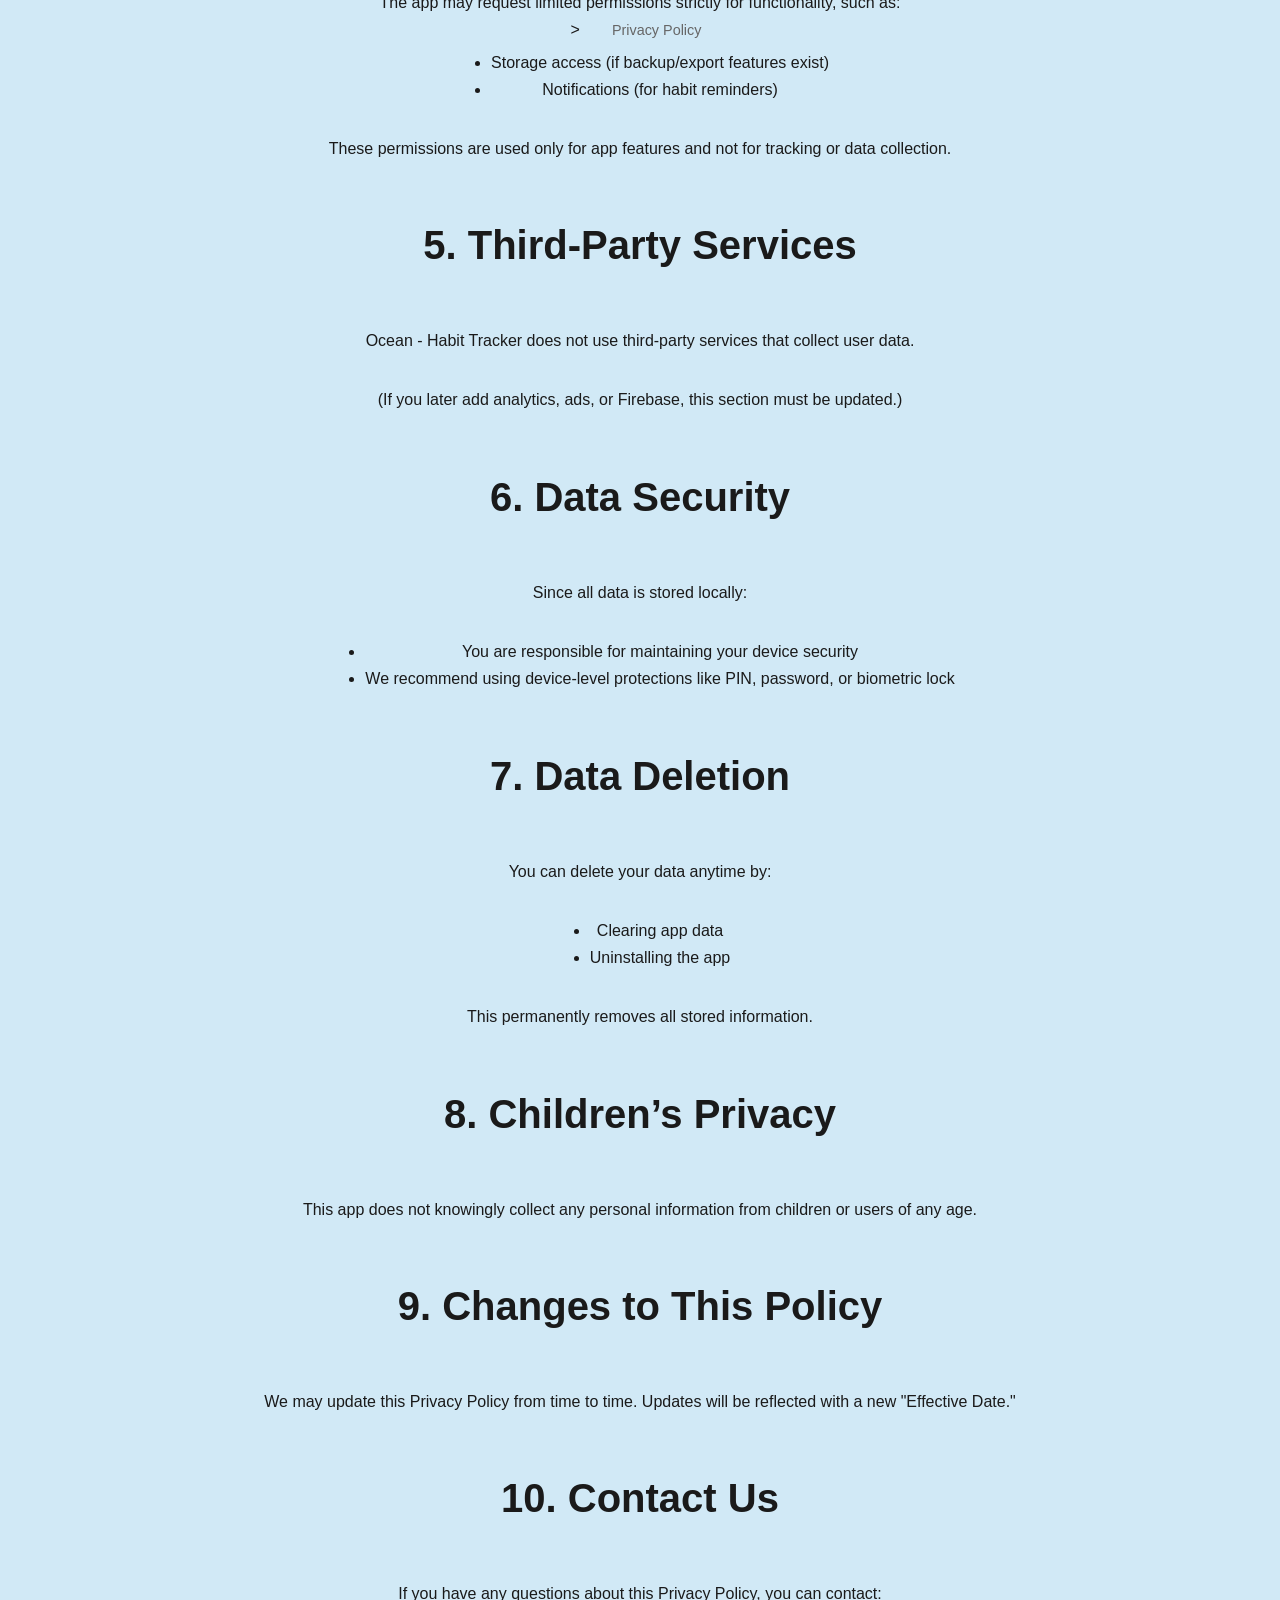
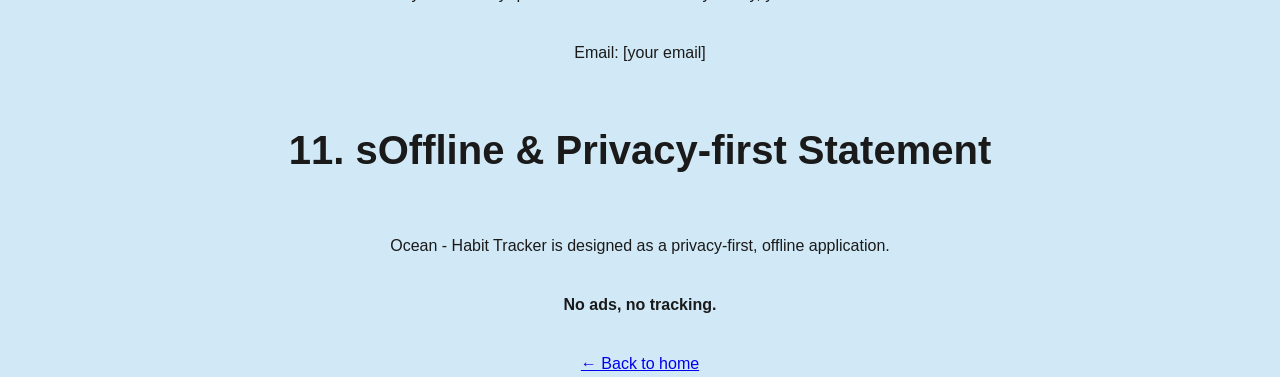
==== privacy.html @ 8ca26a83 "Privacy Page Added" ====
<!DOCTYPE html>
<html lang="en">
    <head>
        <meta charset="UTF-8">
        <meta name="viewport" content="width=device-width, initial-scale=1.0">
        <title>Privacy Policy | Ocean - Habit Tracker</title>
        <link rel="stylesheet" href="style.css">
    </head>
    <body>
        <nav id="quick-nav">
            <ul>>
                <li><a href="privacy.html">Privacy Policy</a></li>
            </ul>
        </nav>

        <main class="content-section">
            <h1>Privacy Policy</h1>
            <p><strong>Effective Date:</strong> March 18, 2026</p>
            <p><strong>App Name:</strong> Ocean - Habit Tracker</p>

            <h2>1. Introduction</h2>
            <p>Welcome to Ocean - Habit Tracker. Your privacy is important. This Privacy Policy explains how your information is handled when you use the app.</p>

            <h2>2. Data Collection</h2>
            <p>Ocean - Habit Tracker does not collect, store, or share any personal data from users.</p>
            <p>All data you enter (such as habits, tasks, notes, or progress) is stored locally on your device only.</p>

            <h2>3. Local Data Storage</h2>
            <ul>
                <li>Your data remains entirely on your device.</li>
                <li>We do not have access to your data.</li>
                <li>No data is transmitted to external servers.</li>
            </ul>

            <h2>4. Permissions</h2>
            <p>The app may request limited permissions strictly for functionality, such as:</p>
            <ul>
                <li>Storage access (if backup/export features exist)</li>
                <li>Notifications (for habit reminders)</li>
            </ul>
            <p>These permissions are used only for app features and not for tracking or data collection.</p>

            <h2>5. Third-Party Services</h2>
            <p>Ocean - Habit Tracker does not use third-party services that collect user data.</p>
            <p>(If you later add analytics, ads, or Firebase, this section must be updated.)</p>

            <h2>6. Data Security</h2>
            <p>Since all data is stored locally:</p>
            <ul>
                <li>You are responsible for maintaining your device security</li>
                <li>We recommend using device-level protections like PIN, password, or biometric lock</li>
            </ul>

            <h2>7. Data Deletion</h2>
            <p>You can delete your data anytime by:</p>
            <ul>
                <li>Clearing app data</li>
                <li>Uninstalling the app</li>
            </ul>
            <p>This permanently removes all stored information.</p>

            <h2>8. Children’s Privacy</h2>
            <p>This app does not knowingly collect any personal information from children or users of any age.</p>

            <h2>9. Changes to This Policy</h2>
            <p>We may update this Privacy Policy from time to time. Updates will be reflected with a new "Effective Date."</p>

            <h2>10. Contact Us</h2>
            <p>If you have any questions about this Privacy Policy, you can contact:</p>
            <p>Email: [your email]</p>

            <h2>11.  sOffline & Privacy-first Statement</h2>
            <p>Ocean - Habit Tracker is designed as a privacy-first, offline application.</p>
            <p><strong>No ads, no tracking.</strong></p>

            <p><a href="index.html">← Back to home</a></p>
        </main>

        <script src="script.js"></script>
    </body>
</html>
---- style.css ----
:root {
    --bg-color: #D1E9F6;        /* Light Blue background */
    --text-primary: #1a1a1a;    /* Dark primary text */
    --text-secondary: #666666;  /* Lighter secondary text */
    --border-light: #eaeaea;    /* Light border for separation */
    --font-title: 'Lexend', sans-serif;
    --font-body: 'Inter', sans-serif; /* Clean sans-serif for body */
}

*,
*::before,
*::after {
    box-sizing: border-box;
}

html {
    scroll-behavior: smooth;
    scroll-snap-type: y mandatory; /* Re-enable scroll snapping */
}

body {
    background-color: var(--bg-color);
    color: var(--text-primary);
    font-family: var(--font-body);
    margin: 0;
    padding: 0;
    font-size: 16px;
    line-height: 1.7;
    /* Ensure body itself doesn't scroll, only main-content */
    overflow: hidden;
}

/* --- Falling Ash Animation --- */
#ash-container {
    position: fixed;
    top: 0;
    left: 0;
    width: 100%;
    height: 100%;
    pointer-events: none; /* Allow clicks to pass through */
    overflow: hidden; /* Hide particles that go outside */
    z-index: 999; /* Below nav, above content */
}

.ash-particle {
    position: absolute;
    top: -10px; /* Start above screen */
    width: 3px;
    height: 3px;
    background-color: var(--text-secondary); /* Use secondary text color */
    border-radius: 50%;
    opacity: 0.6;
    animation: fall linear infinite;
}

@keyframes fall {
    0% {
        transform: translateY(0) translateX(0);
        opacity: 0.6;
    }
    /* Add a slight horizontal drift */
    50% {
        transform: translateY(50vh) translateX(15px);
        opacity: 0.4;
    }
    100% {
        transform: translateY(105vh) translateX(-5px); /* End below screen */
        opacity: 0;
    }
}
/* --- End Ash Animation --- */

/* Quick Jump Navigation Styles */
#quick-nav {
    position: fixed;
    top: 0;
    left: 50%;
    transform: translateX(-50%);
    padding: 1rem 0;
    z-index: 1000; /* Above content, below preloader */
    /* Optional background/blur for visibility */
    /* background-color: rgba(255, 255, 255, 0.8); */
    /* backdrop-filter: blur(5px); */
    /* border-radius: 0 0 10px 10px; */
}

#quick-nav ul {
    list-style: none;
    margin: 0;
    padding: 0;
    display: flex;
    justify-content: center;
    gap: 1.5rem; /* Adjust spacing */
}

#quick-nav a {
    text-decoration: none;
    color: var(--text-secondary);
    font-size: 0.9rem;
    font-weight: 500;
    padding: 0.3rem 0.5rem;
    transition: color 0.2s ease;
}

#quick-nav a:hover {
    color: var(--text-primary);
}

/* Style for the active link (optional, requires JS) */
/* #quick-nav a.active {
    color: var(--accent-color); 
    font-weight: 700; 
}*/

/* Remove heading animation styles */
#main-heading {
    font-family: var(--font-title);
    color: var(--text-primary); /* Dark text */
    font-size: clamp(3rem, 10vw, 6rem); /* Responsive font size */
    margin: 0 0 0.5rem 0; /* Reduced bottom margin */
    text-align: center;
    font-weight: 700;
    letter-spacing: -0.03em;
}

#Dreamer {
    text-decoration: line-through;
}

/* Remove animation body class rules */

#main-content {
    opacity: 0;
    visibility: hidden;
    transition: opacity 0.5s ease-in 0.1s, visibility 0s linear 0.6s; /* Adjust fade-in */
    width: 100%;
    height: 100vh; /* Full viewport height */
    overflow-y: scroll; /* Enable scrolling on this container */
    scroll-snap-type: y mandatory; /* Apply snapping here */
}

/* Navigation Styles */
/* #main-nav { ... } */

/* Content Section General Styling */
.content-section {
    height: 100vh; /* Full viewport height */
    scroll-snap-align: start; /* Snap to start */
    display: flex;
    flex-direction: column;
    justify-content: center; /* Center vertically */
    align-items: center; /* Center horizontally */
    padding: 2rem; /* Padding inside */
    max-width: 900px; /* Limit content width within section */
    margin: 0 auto; /* Center content block horizontally */
    text-align: center; /* Center text within */
}

.content-section h2 {
    font-family: var(--font-title);
    font-size: 2.5rem; /* Larger section titles */
    margin-bottom: 2rem;
    color: var(--text-primary);
    padding-bottom: 0;
    font-weight: 700;
}

/* Hero Section Styling */
#hero {
    /* Inherits centering from .content-section */
    /* Remove min-height, display, flex, justify, align, margin-top, padding-top */
}

#hero .subtitle {
    font-size: 1.2rem;
    color: var(--text-secondary);
    max-width: 500px;
    margin-top: 0;
}

/* About Section Styling */
#about h2 {
   text-align: center;
   margin-bottom: 3rem;
}

.about-content {
    /* Keep grid for responsive layout if desired, or simplify */
    display: flex; /* Simpler flex layout */
    flex-direction: column;
    align-items: center;
    gap: 1.5rem;
    width: 100%; /* Take full width of section */
}

/* Remove @media query for grid */

.profile-image {
    width: 150px;
    height: 150px;
    border-radius: 50%;
    object-fit: cover;
    margin: 0 0 1rem 0; /* Adjust margin for flex */
}

.about-me {
    color: var(--text-primary);
    font-size: 1.1rem;
    line-height: 1.8;
    margin: 0;
    max-width: 650px; /* Limit text width */
}

.social-links {
    margin-top: 2.5rem;
}

/* Keep .social-links a, img styles */
.social-links a {
    margin: 0 0.8rem;
    display: inline-block;
}

.social-links img {
    height: 28px;
    width: 28px;
    opacity: 0.7;
    filter: grayscale(1);
    transition: opacity 0.3s ease, filter 0.3s ease;
}

.social-links img:hover {
    opacity: 1;
    filter: grayscale(0);
}

/* Footer Styles */
/* #main-footer { ... } */

/* --- Preloader Styles --- */
/* Option 1: Keep existing preloader */
/* Option 2: Simplify or theme preloader */
#preloader {
    position: fixed;
    inset: 0;
    background-color: var(--bg-color); /* Will now use the new light blue */
    display: flex;
    justify-content: center;
    align-items: center;
    z-index: 9999;
    transition: opacity 0.5s ease-out 0.1s, visibility 0s linear 0.6s; /* Fade out slightly later */
    opacity: 1;
    visibility: visible;
}

/* Simplified loader text style (Optional) */
.loader {
  width: fit-content;
  font-size: 24px;
  font-family: var(--font-title);
  font-weight: bold;
  color: var(--text-secondary);
  /* Remove complex background/animation */
}
.loader:before {
  content: "Loading...";
}
/* Remove @keyframes l15 */


/* State when loaded */
body.loaded #preloader {
    opacity: 0;
    visibility: hidden;
}

body.loaded #main-content {
    opacity: 1;
    visibility: visible;
}

/* Remove hero content visibility rules */
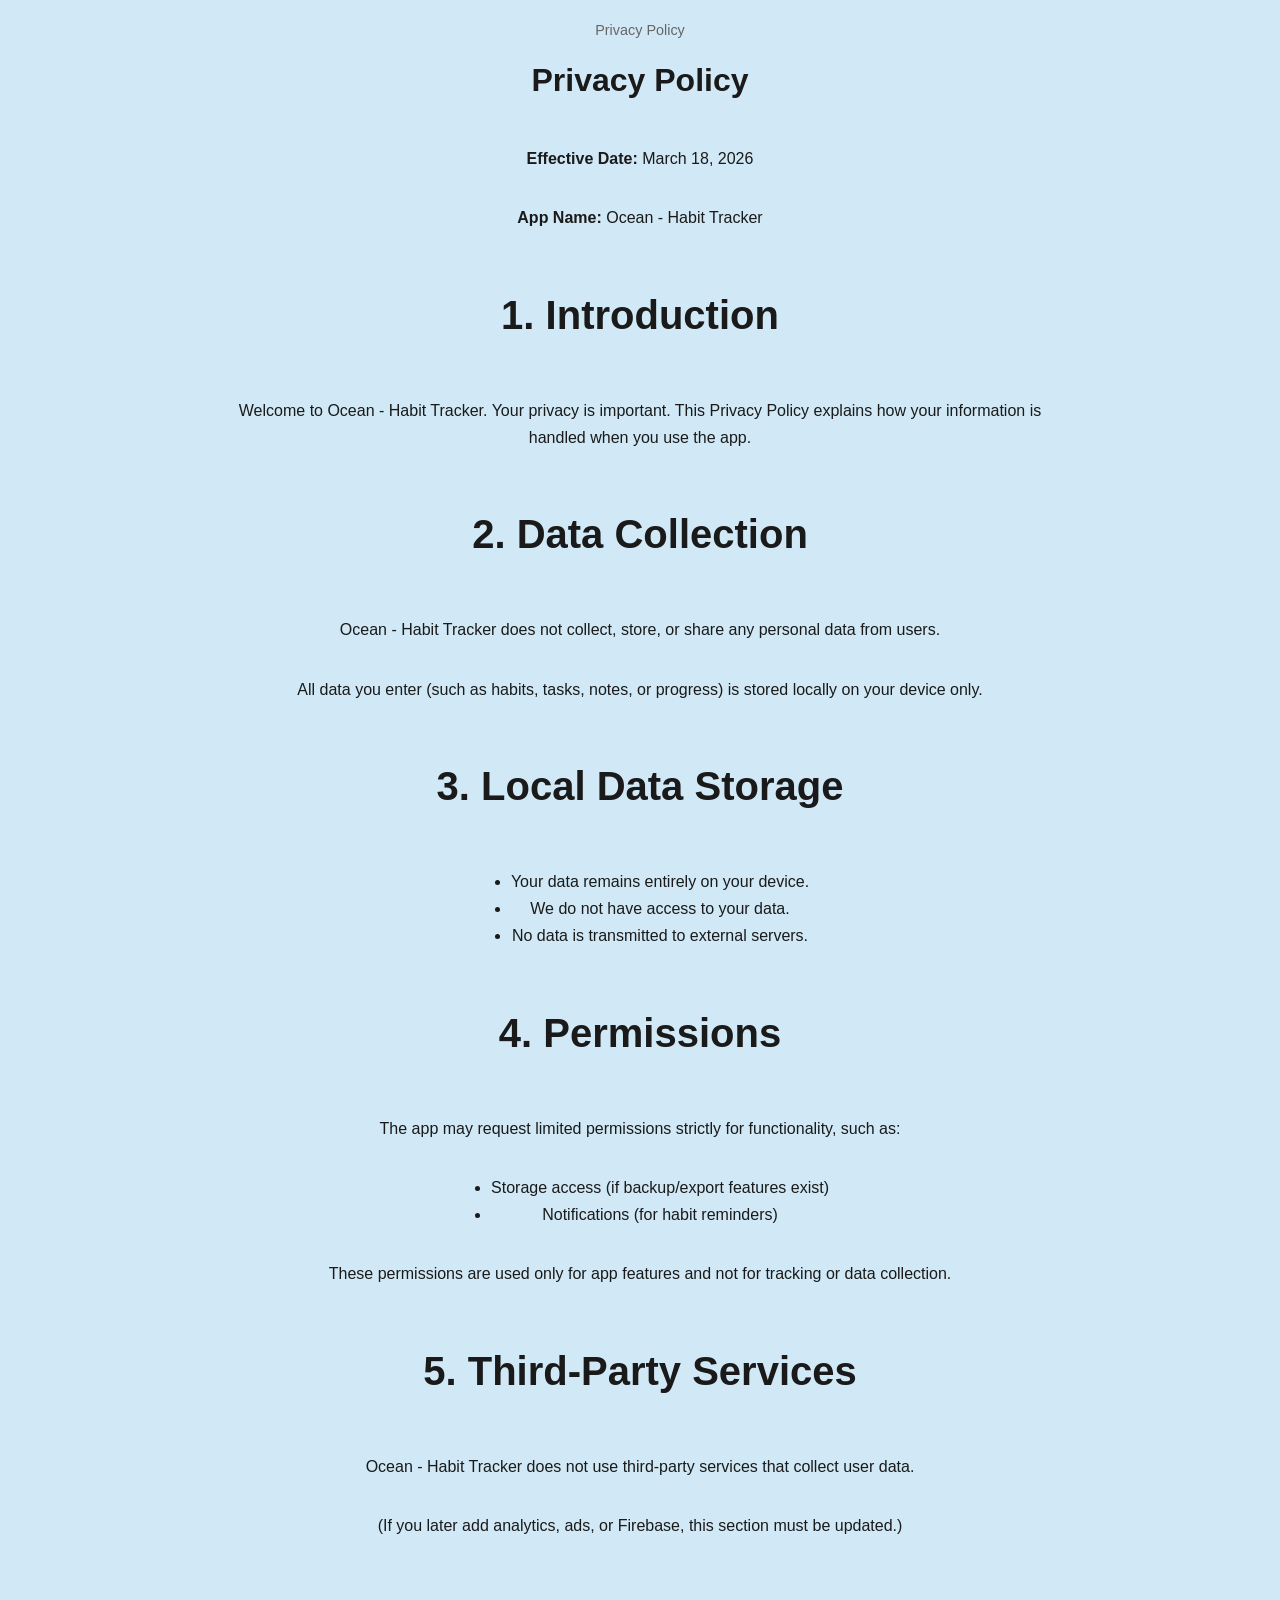
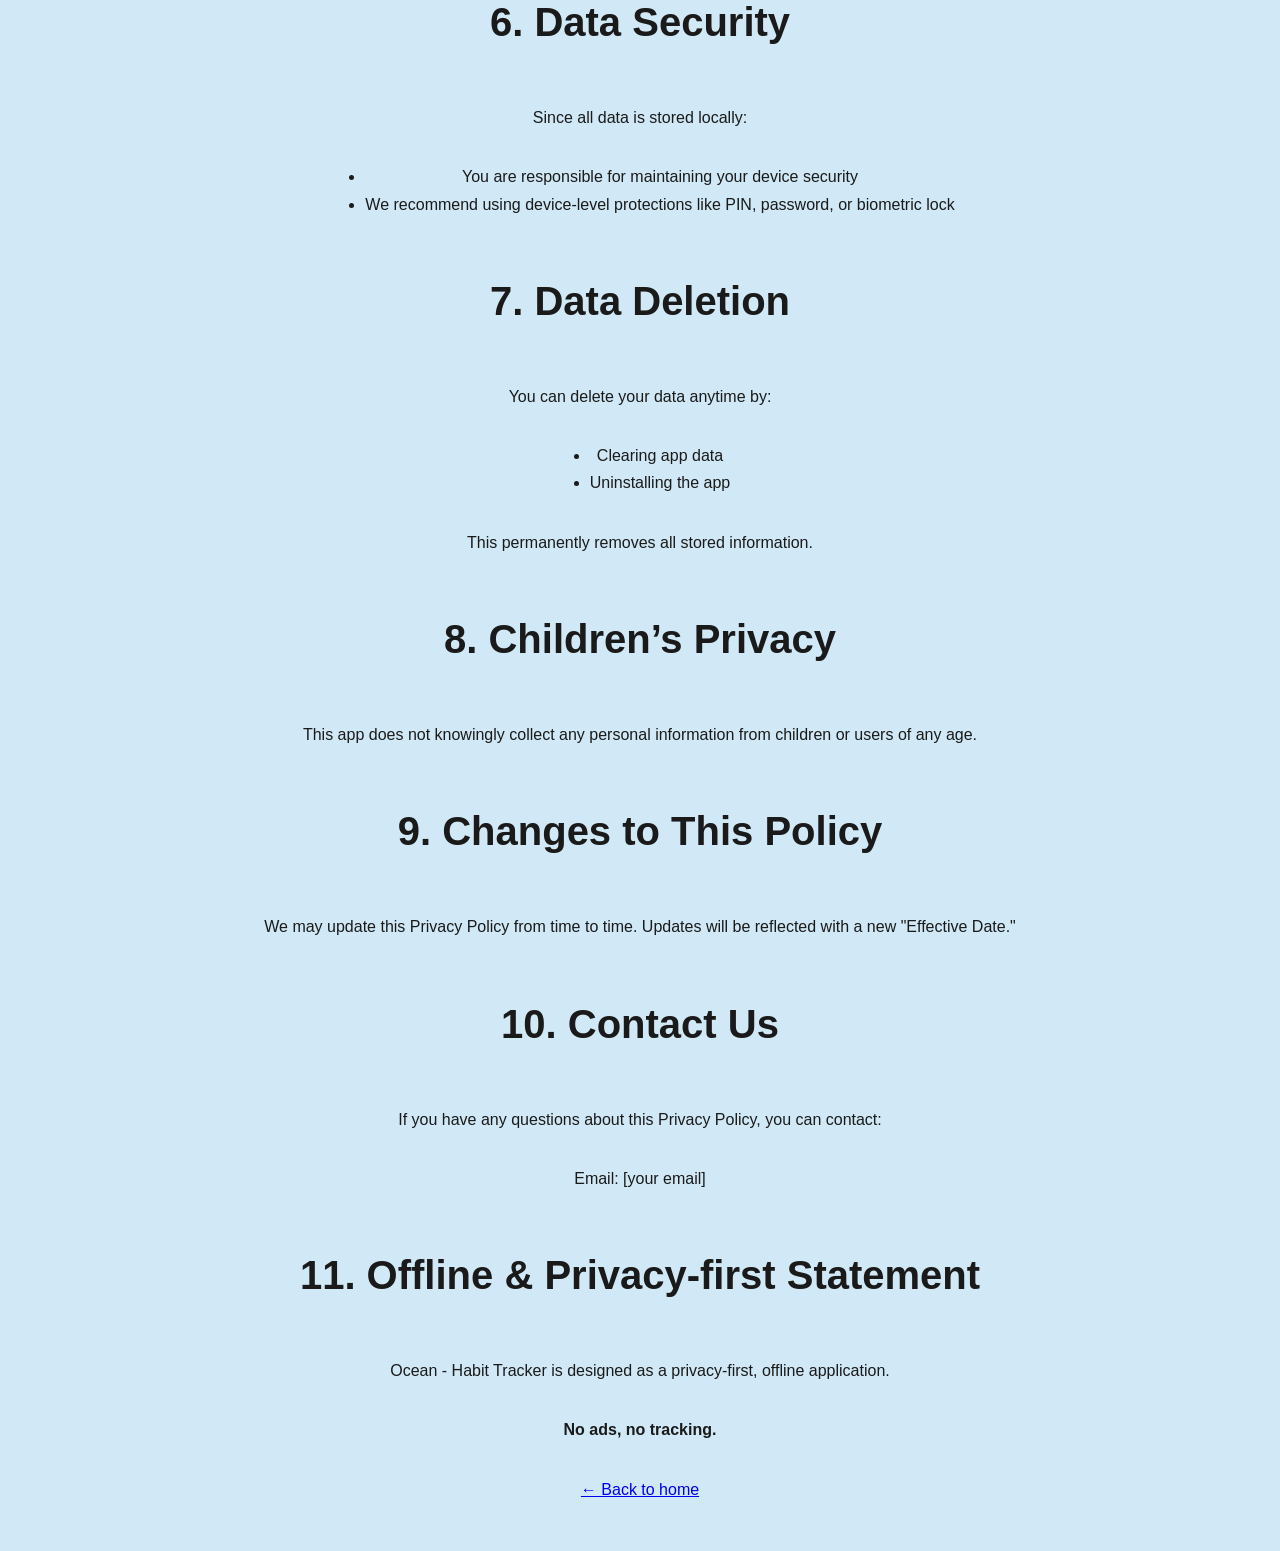
==== commit 9f3dad35: "Correction to files" ====
--- a/privacy.html
+++ b/privacy.html
@@ -6,17 +6,18 @@
         <title>Privacy Policy | Ocean - Habit Tracker</title>
         <link rel="stylesheet" href="style.css">
     </head>
-    <body>
+    <body class="privacy-page">
         <nav id="quick-nav">
-            <ul>>
+            <ul>
                 <li><a href="privacy.html">Privacy Policy</a></li>
             </ul>
         </nav>
 
-        <main class="content-section">
-            <h1>Privacy Policy</h1>
-            <p><strong>Effective Date:</strong> March 18, 2026</p>
-            <p><strong>App Name:</strong> Ocean - Habit Tracker</p>
+        <div id="main-content">
+            <main class="content-section">
+                <h1>Privacy Policy</h1>
+                <p><strong>Effective Date:</strong> March 18, 2026</p>
+                <p><strong>App Name:</strong> Ocean - Habit Tracker</p>
 
             <h2>1. Introduction</h2>
             <p>Welcome to Ocean - Habit Tracker. Your privacy is important. This Privacy Policy explains how your information is handled when you use the app.</p>
@@ -69,12 +70,13 @@
             <p>If you have any questions about this Privacy Policy, you can contact:</p>
             <p>Email: [your email]</p>
 
-            <h2>11.  sOffline & Privacy-first Statement</h2>
+            <h2>11. Offline & Privacy-first Statement</h2>
             <p>Ocean - Habit Tracker is designed as a privacy-first, offline application.</p>
             <p><strong>No ads, no tracking.</strong></p>
 
             <p><a href="index.html">← Back to home</a></p>
         </main>
+        </div>
 
         <script src="script.js"></script>
     </body>
--- a/style.css
+++ b/style.css
@@ -253,6 +253,24 @@
     visibility: visible;
 }
 
+/* --- Page-specific overrides --- */
+/* Allow normal scrolling on standalone pages like privacy.html */
+body.privacy-page {
+    overflow: auto;
+}
+
+body.privacy-page #main-content {
+    height: auto;
+    max-height: none;
+    overflow-y: auto;
+    scroll-snap-type: none;
+}
+
+body.privacy-page .content-section {
+    height: auto;
+    scroll-snap-align: none;
+}
+
 /* Simplified loader text style (Optional) */
 .loader {
   width: fit-content;
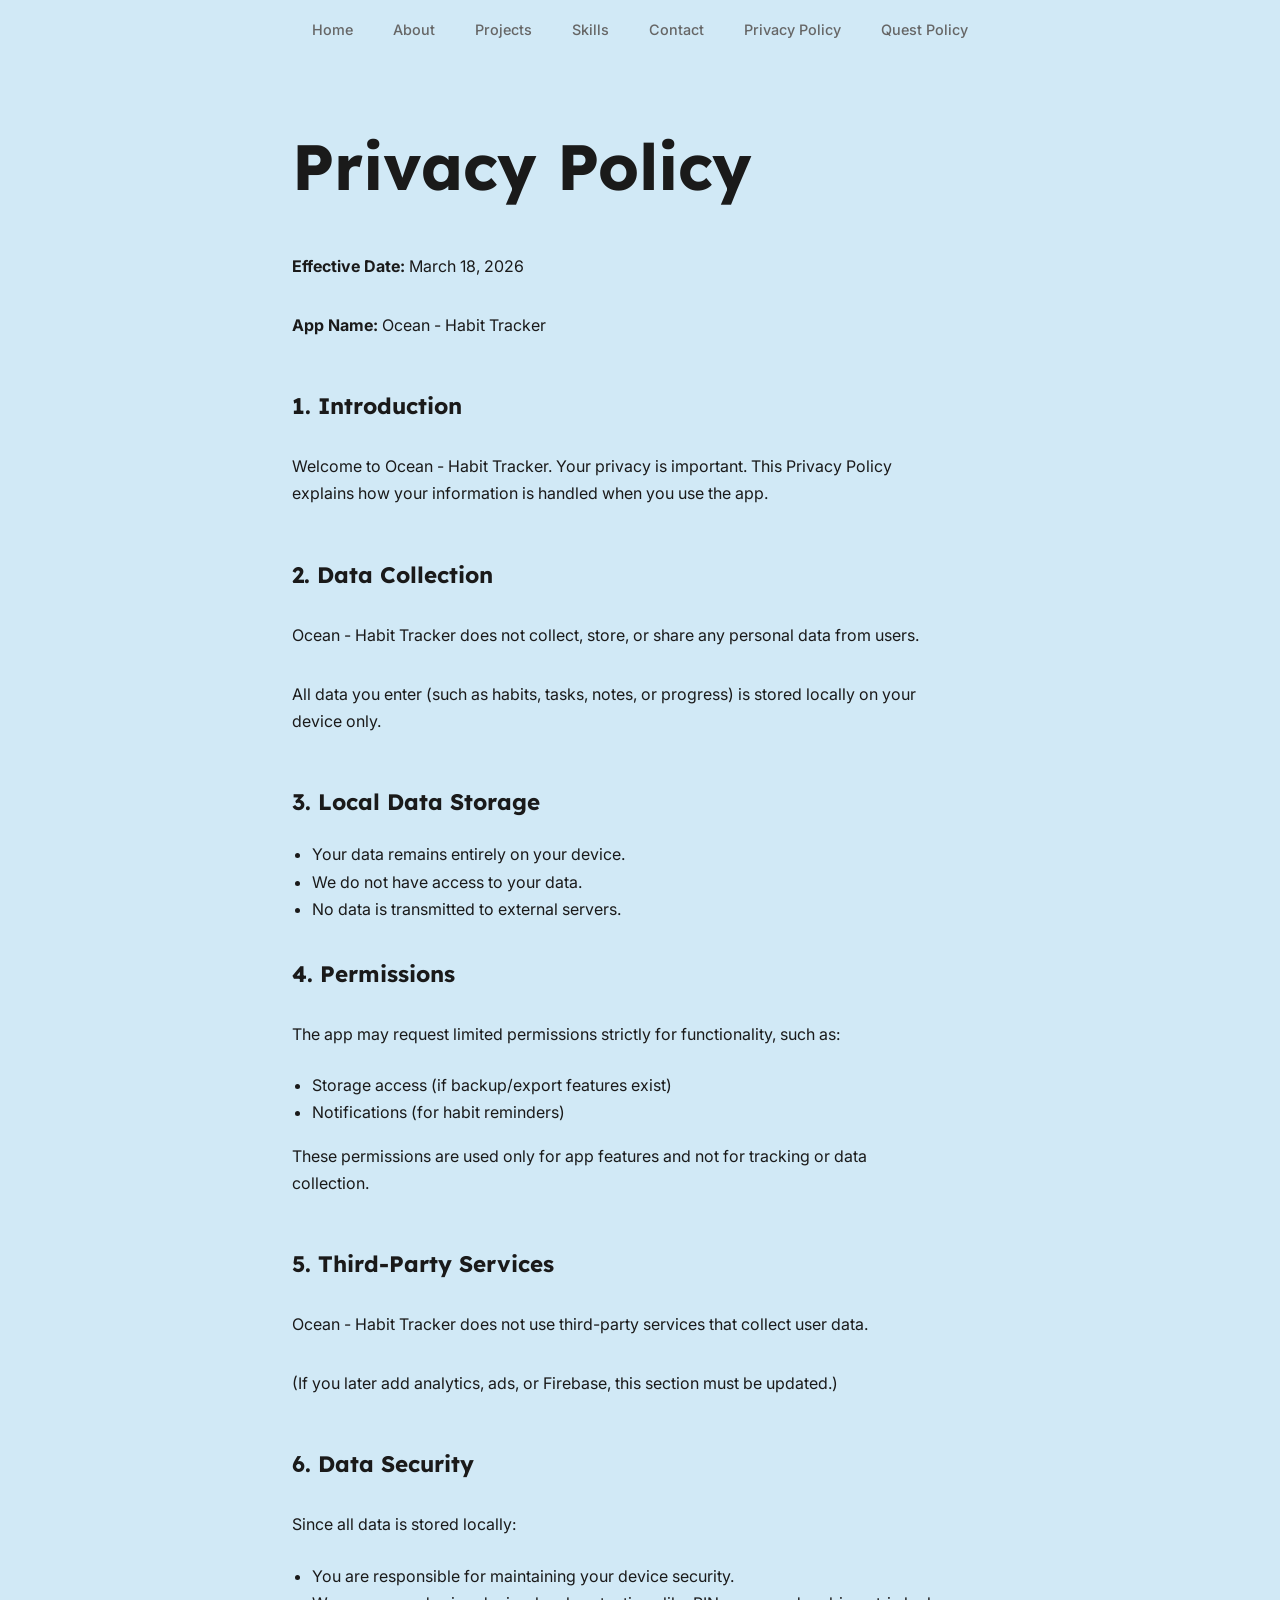
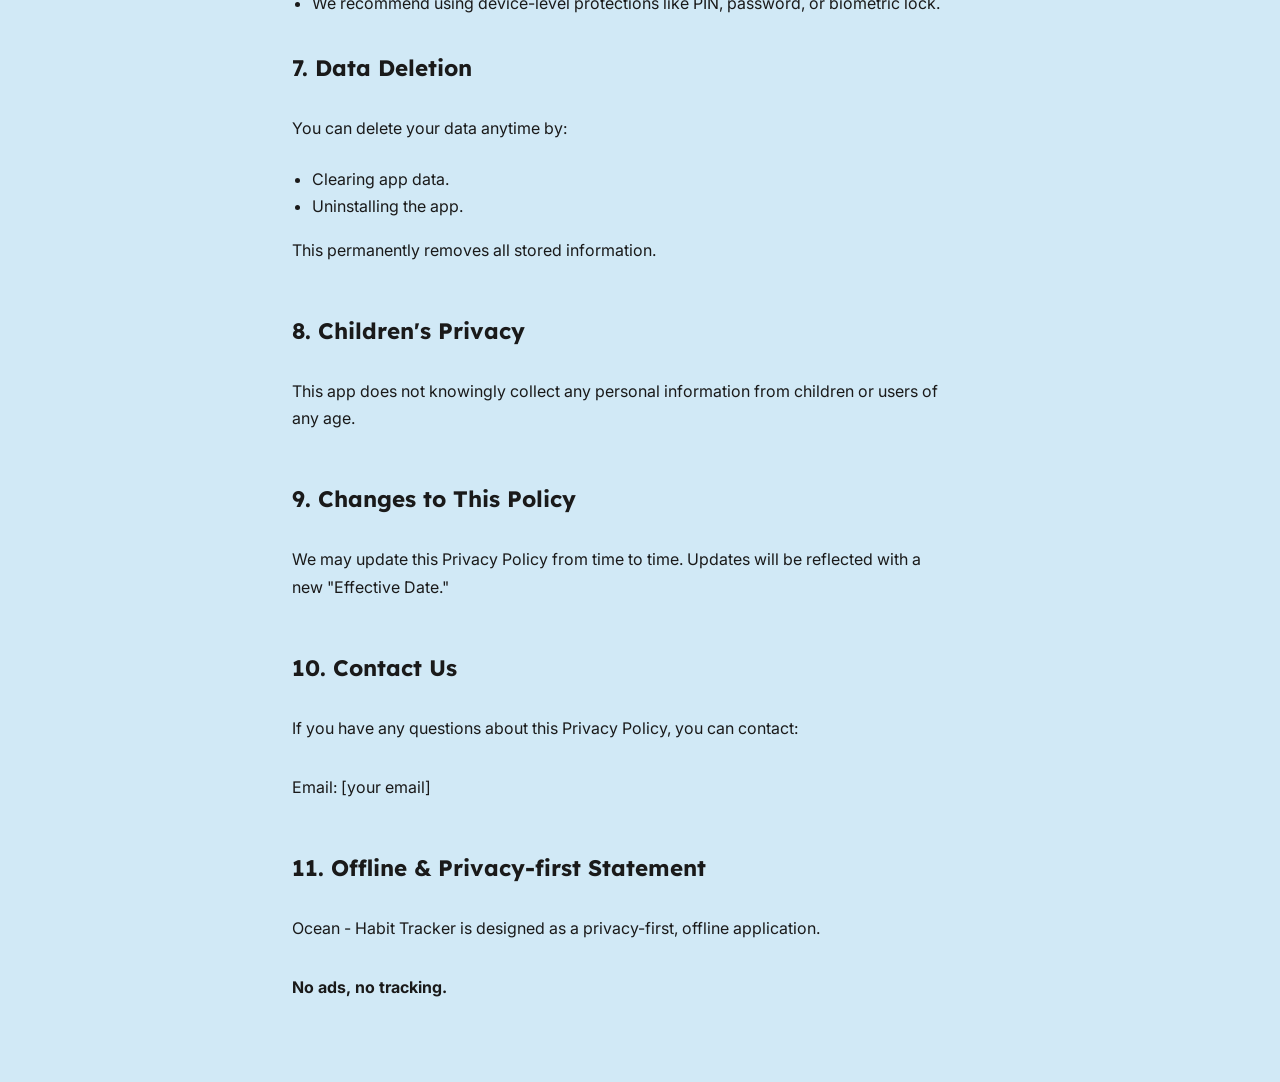
==== commit 12c4cc30: "Two separate privacy pages" ====
--- a/privacy.html
+++ b/privacy.html
@@ -5,77 +5,92 @@
         <meta name="viewport" content="width=device-width, initial-scale=1.0">
         <title>Privacy Policy | Ocean - Habit Tracker</title>
         <link rel="stylesheet" href="style.css">
+        <link rel="preconnect" href="https://fonts.googleapis.com">
+        <link rel="preconnect" href="https://fonts.gstatic.com" crossorigin>
+        <link href="https://fonts.googleapis.com/css2?family=Lexend:wght@400;700&family=Inter:wght@400;700&family=Roboto+Mono:wght@400;700&display=swap" rel="stylesheet">
     </head>
     <body class="privacy-page">
+        <div id="ash-container"></div>
+
+        <div id="preloader">
+            <div class="loader-container">
+                <div class="loader"></div>
+            </div>
+        </div>
+
         <nav id="quick-nav">
             <ul>
+                <li><a href="index.html#hero">Home</a></li>
+                <li><a href="index.html#about">About</a></li>
+                <li><a href="index.html#projects">Projects</a></li>
+                <li><a href="index.html#skills">Skills</a></li>
+                <li><a href="index.html#contact">Contact</a></li>
                 <li><a href="privacy.html">Privacy Policy</a></li>
+                <li><a href="quest-privacy.html">Quest Policy</a></li>
             </ul>
         </nav>
 
         <div id="main-content">
-            <main class="content-section">
+            <section class="content-section privacy-content">
                 <h1>Privacy Policy</h1>
                 <p><strong>Effective Date:</strong> March 18, 2026</p>
                 <p><strong>App Name:</strong> Ocean - Habit Tracker</p>
 
-            <h2>1. Introduction</h2>
-            <p>Welcome to Ocean - Habit Tracker. Your privacy is important. This Privacy Policy explains how your information is handled when you use the app.</p>
+                <h2>1. Introduction</h2>
+                <p>Welcome to Ocean - Habit Tracker. Your privacy is important. This Privacy Policy explains how your information is handled when you use the app.</p>
 
-            <h2>2. Data Collection</h2>
-            <p>Ocean - Habit Tracker does not collect, store, or share any personal data from users.</p>
-            <p>All data you enter (such as habits, tasks, notes, or progress) is stored locally on your device only.</p>
+                <h2>2. Data Collection</h2>
+                <p>Ocean - Habit Tracker does not collect, store, or share any personal data from users.</p>
+                <p>All data you enter (such as habits, tasks, notes, or progress) is stored locally on your device only.</p>
 
-            <h2>3. Local Data Storage</h2>
-            <ul>
-                <li>Your data remains entirely on your device.</li>
-                <li>We do not have access to your data.</li>
-                <li>No data is transmitted to external servers.</li>
-            </ul>
+                <h2>3. Local Data Storage</h2>
+                <ul>
+                    <li>Your data remains entirely on your device.</li>
+                    <li>We do not have access to your data.</li>
+                    <li>No data is transmitted to external servers.</li>
+                </ul>
 
-            <h2>4. Permissions</h2>
-            <p>The app may request limited permissions strictly for functionality, such as:</p>
-            <ul>
-                <li>Storage access (if backup/export features exist)</li>
-                <li>Notifications (for habit reminders)</li>
-            </ul>
-            <p>These permissions are used only for app features and not for tracking or data collection.</p>
+                <h2>4. Permissions</h2>
+                <p>The app may request limited permissions strictly for functionality, such as:</p>
+                <ul>
+                    <li>Storage access (if backup/export features exist)</li>
+                    <li>Notifications (for habit reminders)</li>
+                </ul>
+                <p>These permissions are used only for app features and not for tracking or data collection.</p>
 
-            <h2>5. Third-Party Services</h2>
-            <p>Ocean - Habit Tracker does not use third-party services that collect user data.</p>
-            <p>(If you later add analytics, ads, or Firebase, this section must be updated.)</p>
+                <h2>5. Third-Party Services</h2>
+                <p>Ocean - Habit Tracker does not use third-party services that collect user data.</p>
+                <p>(If you later add analytics, ads, or Firebase, this section must be updated.)</p>
 
-            <h2>6. Data Security</h2>
-            <p>Since all data is stored locally:</p>
-            <ul>
-                <li>You are responsible for maintaining your device security</li>
-                <li>We recommend using device-level protections like PIN, password, or biometric lock</li>
-            </ul>
+                <h2>6. Data Security</h2>
+                <p>Since all data is stored locally:</p>
+                <ul>
+                    <li>You are responsible for maintaining your device security.</li>
+                    <li>We recommend using device-level protections like PIN, password, or biometric lock.</li>
+                </ul>
 
-            <h2>7. Data Deletion</h2>
-            <p>You can delete your data anytime by:</p>
-            <ul>
-                <li>Clearing app data</li>
-                <li>Uninstalling the app</li>
-            </ul>
-            <p>This permanently removes all stored information.</p>
+                <h2>7. Data Deletion</h2>
+                <p>You can delete your data anytime by:</p>
+                <ul>
+                    <li>Clearing app data.</li>
+                    <li>Uninstalling the app.</li>
+                </ul>
+                <p>This permanently removes all stored information.</p>
 
-            <h2>8. Children’s Privacy</h2>
-            <p>This app does not knowingly collect any personal information from children or users of any age.</p>
+                <h2>8. Children's Privacy</h2>
+                <p>This app does not knowingly collect any personal information from children or users of any age.</p>
 
-            <h2>9. Changes to This Policy</h2>
-            <p>We may update this Privacy Policy from time to time. Updates will be reflected with a new "Effective Date."</p>
+                <h2>9. Changes to This Policy</h2>
+                <p>We may update this Privacy Policy from time to time. Updates will be reflected with a new "Effective Date."</p>
 
-            <h2>10. Contact Us</h2>
-            <p>If you have any questions about this Privacy Policy, you can contact:</p>
-            <p>Email: [your email]</p>
+                <h2>10. Contact Us</h2>
+                <p>If you have any questions about this Privacy Policy, you can contact:</p>
+                <p>Email: [your email]</p>
 
-            <h2>11. Offline & Privacy-first Statement</h2>
-            <p>Ocean - Habit Tracker is designed as a privacy-first, offline application.</p>
-            <p><strong>No ads, no tracking.</strong></p>
-
-            <p><a href="index.html">← Back to home</a></p>
-        </main>
+                <h2>11. Offline & Privacy-first Statement</h2>
+                <p>Ocean - Habit Tracker is designed as a privacy-first, offline application.</p>
+                <p><strong>No ads, no tracking.</strong></p>
+            </section>
         </div>
 
         <script src="script.js"></script>
--- a/style.css
+++ b/style.css
@@ -89,6 +89,7 @@
     margin: 0;
     padding: 0;
     display: flex;
+    flex-wrap: wrap;
     justify-content: center;
     gap: 1.5rem; /* Adjust spacing */
 }
@@ -136,7 +137,7 @@
     width: 100%;
     height: 100vh; /* Full viewport height */
     overflow-y: scroll; /* Enable scrolling on this container */
-    scroll-snap-type: y mandatory; /* Apply snapping here */
+    scroll-snap-type: y proximity; /* Apply snapping but allow natural scrolling */
 }
 
 /* Navigation Styles */
@@ -146,6 +147,7 @@
 .content-section {
     height: 100vh; /* Full viewport height */
     scroll-snap-align: start; /* Snap to start */
+    scroll-margin-top: 6rem; /* Prevent fixed nav from overlapping anchored sections */
     display: flex;
     flex-direction: column;
     justify-content: center; /* Center vertically */
@@ -271,6 +273,44 @@
     scroll-snap-align: none;
 }
 
+body.privacy-page #quick-nav {
+    width: min(100%, 960px);
+    padding: 1rem 1.5rem;
+}
+
+body.privacy-page .privacy-content {
+    min-height: 100vh;
+    max-width: 760px;
+    align-items: flex-start;
+    justify-content: flex-start;
+    text-align: left;
+    padding-top: 7rem;
+    padding-bottom: 4rem;
+}
+
+body.privacy-page .privacy-content h1 {
+    font-family: var(--font-title);
+    font-size: clamp(2.5rem, 6vw, 4rem);
+    margin: 0 0 1rem;
+}
+
+body.privacy-page .privacy-content h2 {
+    font-size: 1.4rem;
+    margin: 2rem 0 0.75rem;
+    text-align: left;
+}
+
+body.privacy-page .privacy-content p,
+body.privacy-page .privacy-content li {
+    max-width: 65ch;
+    color: var(--text-primary);
+}
+
+body.privacy-page .privacy-content ul {
+    margin: 0.5rem 0 0;
+    padding-left: 1.25rem;
+}
+
 /* Simplified loader text style (Optional) */
 .loader {
   width: fit-content;
@@ -298,5 +338,3 @@
 }
 
 /* Remove hero content visibility rules */
-
-
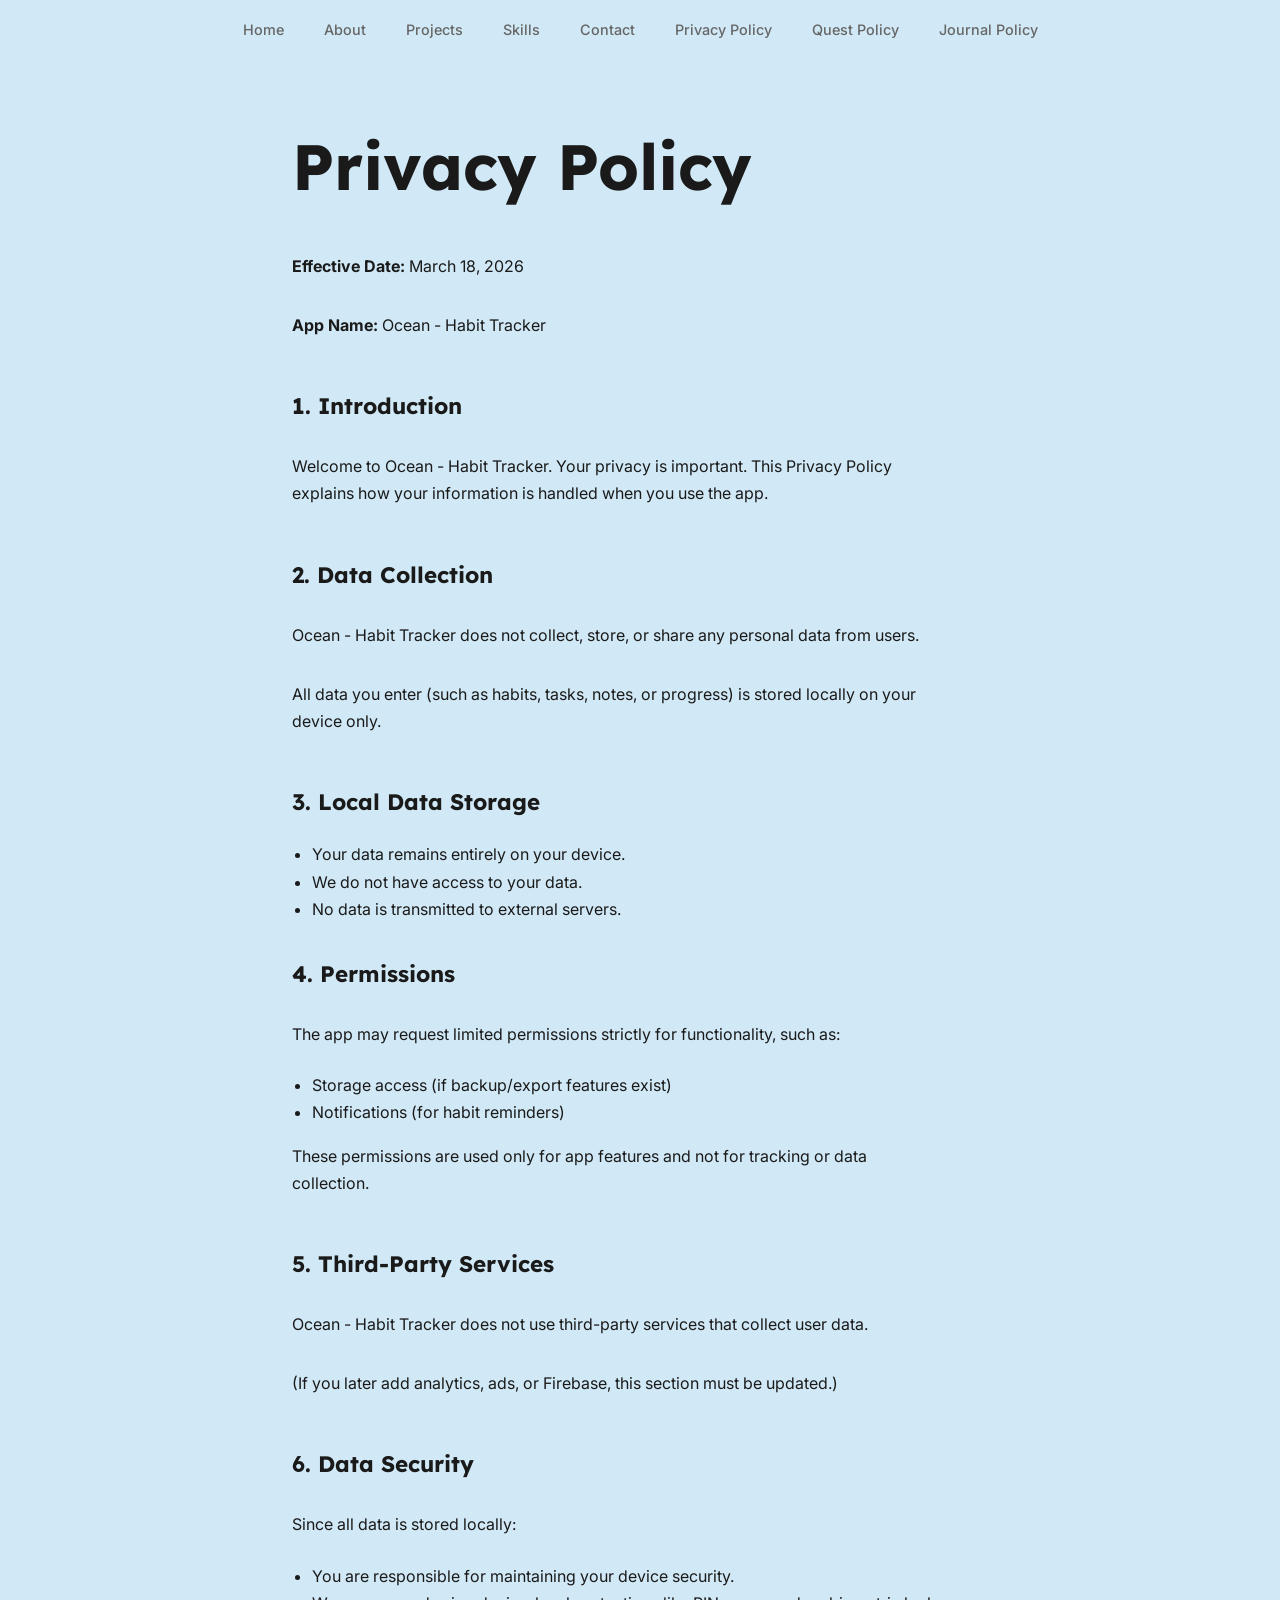
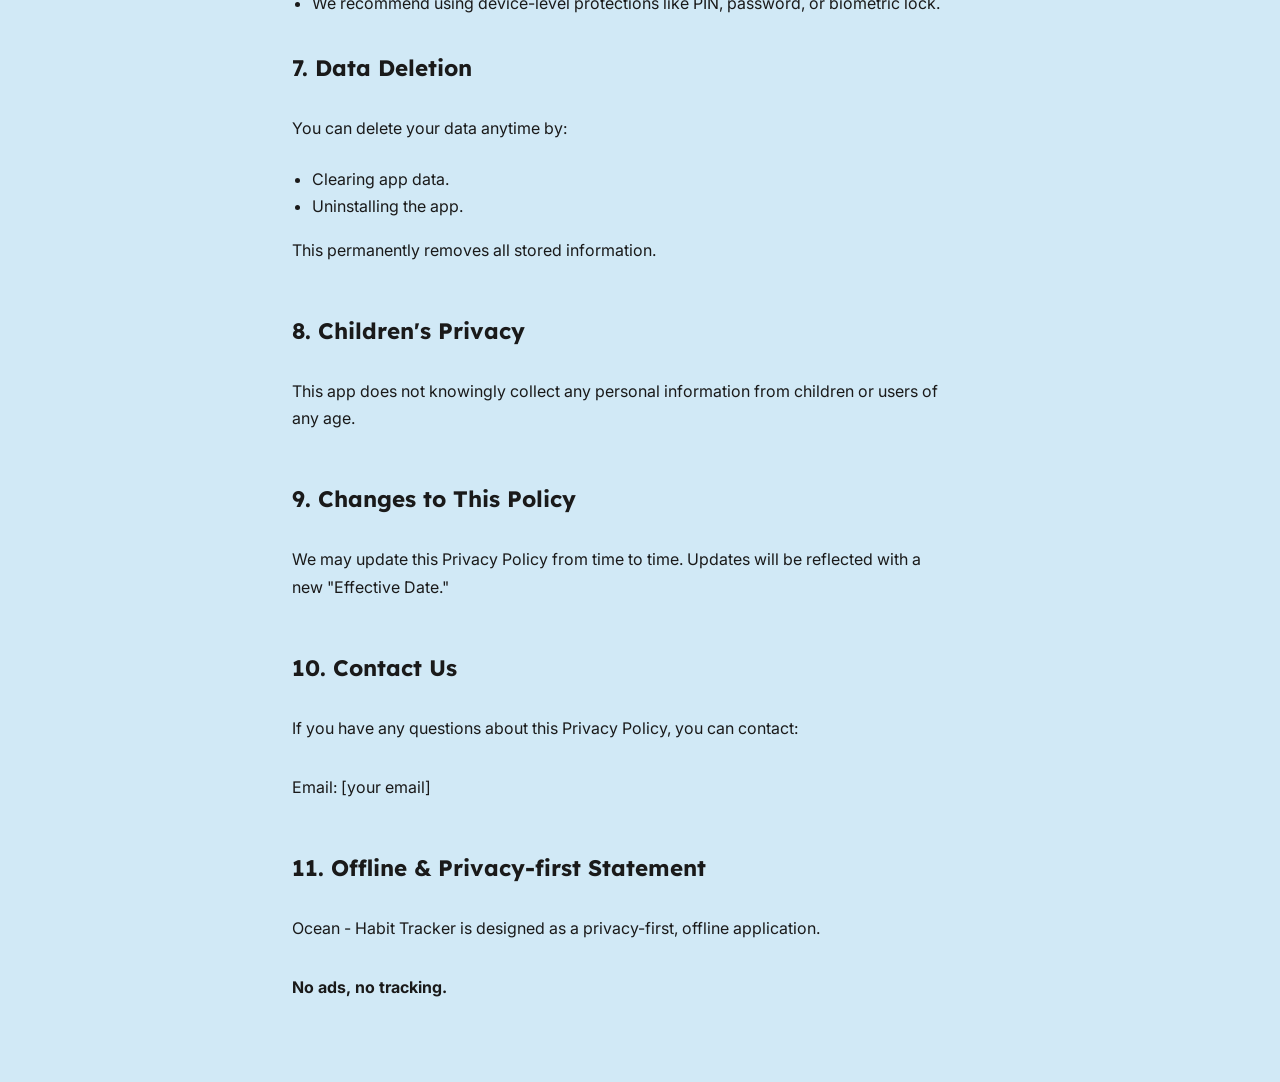
==== commit 65e9241c: "Dot Journal privacy policy added Co-authored-by: Copilot <copilot@github.com>" ====
--- a/privacy.html
+++ b/privacy.html
@@ -27,6 +27,7 @@
                 <li><a href="index.html#contact">Contact</a></li>
                 <li><a href="privacy.html">Privacy Policy</a></li>
                 <li><a href="quest-privacy.html">Quest Policy</a></li>
+                <li><a href="dot-Journal-privacy.html">Journal Policy</a></li>
             </ul>
         </nav>
 
